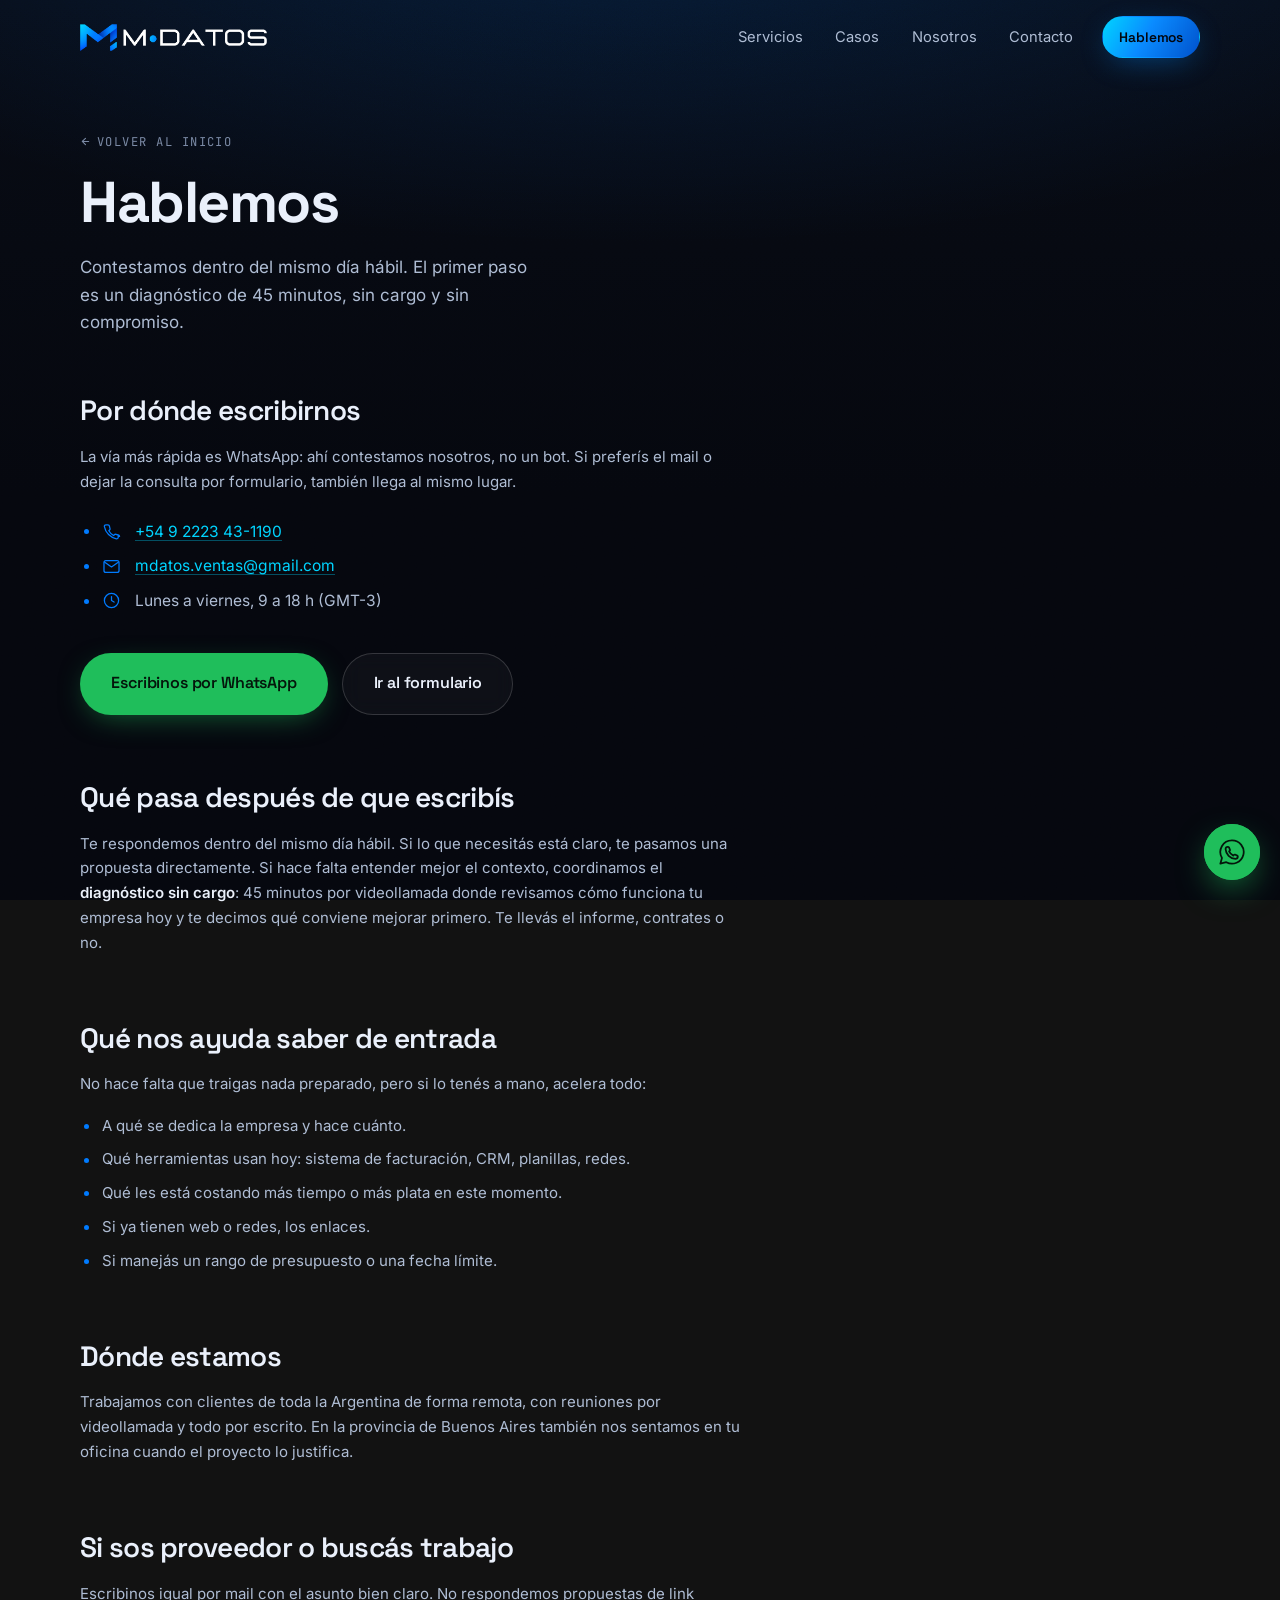
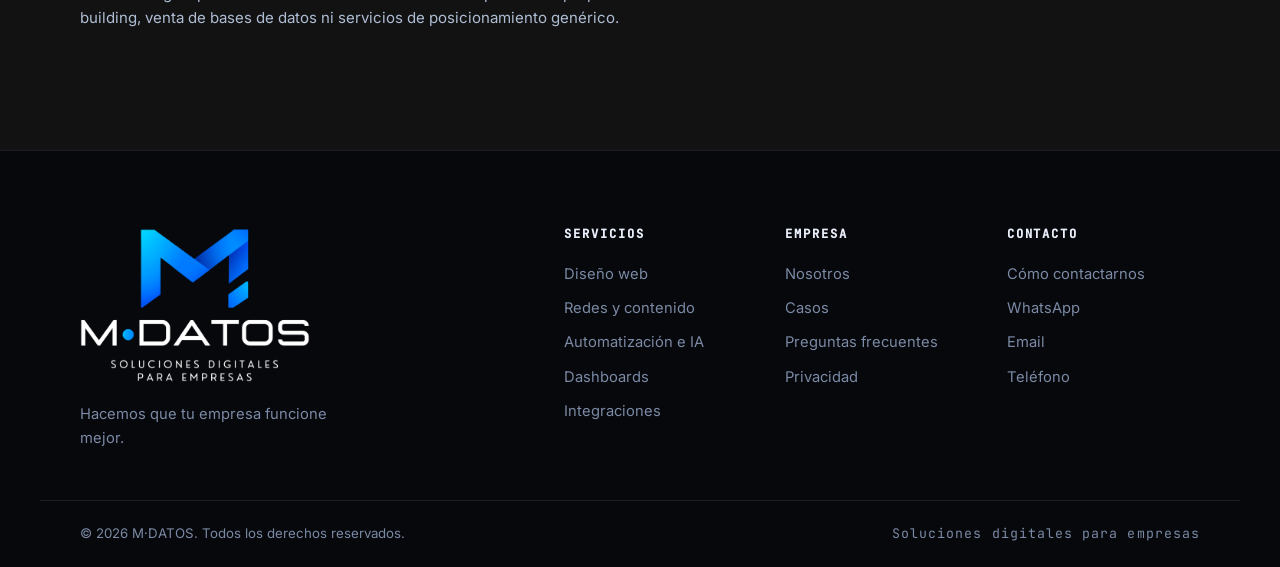
==== contacto/index.html @ 458245d8 "Visibilidad para agentes de IA: llms.txt, paginas reales y datos estructurados A partir de una audit" ====
<!DOCTYPE html>
<html lang="es">
<head>
<meta charset="utf-8">
<meta name="viewport" content="width=device-width, initial-scale=1, viewport-fit=cover">
<title>Contacto — M·DATOS | Diagnóstico digital sin cargo</title>
<meta name="description" content="Escribinos por WhatsApp, mail o formulario. Diagnóstico sin cargo de 45 minutos. Lunes a viernes de 9 a 18 h, atención en toda la Argentina.">
<meta name="theme-color" content="#05070E">
<meta name="color-scheme" content="dark">

<link rel="icon" href="../assets/brand/favicon.ico" sizes="any">
<link rel="icon" type="image/png" sizes="32x32" href="../assets/brand/icon-32.png">
<link rel="apple-touch-icon" href="../assets/brand/icon-180.png">
<link rel="manifest" href="../site.webmanifest">
<link rel="canonical" href="https://mdatos.com.ar/contacto/">

<meta property="og:type" content="website">
<meta property="og:site_name" content="M·DATOS">
<meta property="og:title" content="Contacto — M·DATOS | Diagnóstico digital sin cargo">
<meta property="og:description" content="Escribinos por WhatsApp, mail o formulario. Diagnóstico sin cargo de 45 minutos. Lunes a viernes de 9 a 18 h, atención en toda la Argentina.">
<meta property="og:url" content="https://mdatos.com.ar/contacto/">
<meta property="og:image" content="https://mdatos.com.ar/assets/brand/og.png">
<meta property="og:image:width" content="1200">
<meta property="og:image:height" content="630">
<meta property="og:locale" content="es_AR">
<meta name="twitter:card" content="summary_large_image">

<link rel="preload" href="../assets/fonts/space-grotesk-700-latin.woff2" as="font" type="font/woff2" crossorigin>
<link rel="preload" href="../assets/fonts/inter-400-latin.woff2" as="font" type="font/woff2" crossorigin>
<link rel="stylesheet" href="../assets/css/fonts.css">
<link rel="stylesheet" href="../assets/css/style.css">
</head>
<body class="doc-page">

<div class="fx-grain" aria-hidden="true"></div>

<header class="hdr is-stuck" id="hdr">
  <div class="wrap hdr__in">
    <a class="hdr__logo" href="../" aria-label="M·DATOS, inicio">
      <img src="../assets/brand/logo-lockup-light.png" alt="M·DATOS" width="1382" height="200">
    </a>
    <nav class="nav" id="nav" aria-label="Principal">
      <a href="../#servicios">Servicios</a>
      <a href="../#casos">Casos</a>
      <a href="../nosotros/">Nosotros</a>
      <a href="../contacto/">Contacto</a>
      <a class="btn btn--sm btn--primary" href="../#contacto">Hablemos</a>
    </nav>
    <button class="burger" id="burger" aria-label="Abrir menú" aria-expanded="false" aria-controls="nav">
      <span></span><span></span><span></span>
    </button>
  </div>
</header>

<main class="page">
  <div class="wrap">
    <a class="crumb" href="../"><svg viewBox="0 0 24 24" aria-hidden="true"><path d="M19 12H6M12 5l-7 7 7 7"/></svg> Volver al inicio</a>
    <header class="page__head">
      <h1>Hablemos</h1>
      <p>Contestamos dentro del mismo día hábil. El primer paso es un diagnóstico de 45 minutos, sin cargo y sin compromiso.</p>
    </header>
    <div class="doc">
      <h2>Por dónde escribirnos</h2>
      <p>La vía más rápida es WhatsApp: ahí contestamos nosotros, no un bot. Si preferís
      el mail o dejar la consulta por formulario, también llega al mismo lugar.</p>

      <ul class="contact__list">
        <li>
          <svg viewBox="0 0 24 24" aria-hidden="true"><path d="M20.5 16.8v2.4a2 2 0 0 1-2.2 2A19.6 19.6 0 0 1 3 5.7 2 2 0 0 1 5 3.5h2.4a2 2 0 0 1 2 1.7c.1 1 .4 1.9.7 2.8a2 2 0 0 1-.5 2.1l-1 1a16 16 0 0 0 6 6l1-1a2 2 0 0 1 2.1-.5c.9.3 1.8.6 2.8.7a2 2 0 0 1 1.7 2Z"/></svg>
          <a data-tel href="#">Cargando…</a>
        </li>
        <li>
          <svg viewBox="0 0 24 24" aria-hidden="true"><rect x="2.5" y="4.5" width="19" height="15" rx="2.5"/><path d="m3.5 6.5 8.5 6 8.5-6"/></svg>
          <a data-mail href="#">Cargando…</a>
        </li>
        <li>
          <svg viewBox="0 0 24 24" aria-hidden="true"><circle cx="12" cy="12" r="9"/><path d="M12 7v5l3.2 2"/></svg>
          <span>Lunes a viernes, 9 a 18 h (GMT-3)</span>
        </li>
      </ul>

      <div class="doc__cta">
        <a class="btn btn--wa btn--lg" data-wa href="#">Escribinos por WhatsApp</a>
        <a class="btn btn--ghost btn--lg" href="../#contacto">Ir al formulario</a>
      </div>

      <h2>Qué pasa después de que escribís</h2>
      <p>Te respondemos dentro del mismo día hábil. Si lo que necesitás está claro, te
      pasamos una propuesta directamente. Si hace falta entender mejor el contexto,
      coordinamos el <strong>diagnóstico sin cargo</strong>: 45 minutos por videollamada
      donde revisamos cómo funciona tu empresa hoy y te decimos qué conviene mejorar
      primero. Te llevás el informe, contrates o no.</p>

      <h2>Qué nos ayuda saber de entrada</h2>
      <p>No hace falta que traigas nada preparado, pero si lo tenés a mano, acelera todo:</p>
      <ul>
        <li>A qué se dedica la empresa y hace cuánto.</li>
        <li>Qué herramientas usan hoy: sistema de facturación, CRM, planillas, redes.</li>
        <li>Qué les está costando más tiempo o más plata en este momento.</li>
        <li>Si ya tienen web o redes, los enlaces.</li>
        <li>Si manejás un rango de presupuesto o una fecha límite.</li>
      </ul>

      <h2>Dónde estamos</h2>
      <p>Trabajamos con clientes de toda la Argentina de forma remota, con reuniones por
      videollamada y todo por escrito. En la provincia de Buenos Aires también nos
      sentamos en tu oficina cuando el proyecto lo justifica.</p>

      <h2>Si sos proveedor o buscás trabajo</h2>
      <p>Escribinos igual por mail con el asunto bien claro. No respondemos propuestas
      de link building, venta de bases de datos ni servicios de posicionamiento
      genérico.</p>
    </div>
  </div>
</main>

<footer class="ftr">
  <div class="wrap ftr__in">
    <div class="ftr__brand">
      <img src="../assets/brand/logo-stacked-light.png" alt="M·DATOS — Soluciones digitales para empresas" width="1200" height="803" loading="lazy">
      <p>Hacemos que tu empresa funcione mejor.</p>
    </div>
    <nav class="ftr__nav" aria-label="Pie de página">
      <div>
        <h4>Servicios</h4>
        <a href="../#servicios">Diseño web</a>
        <a href="../#servicios">Redes y contenido</a>
        <a href="../#servicios">Automatización e IA</a>
        <a href="../#servicios">Dashboards</a>
        <a href="../#servicios">Integraciones</a>
      </div>
      <div>
        <h4>Empresa</h4>
        <a href="../nosotros/">Nosotros</a>
        <a href="../#casos">Casos</a>
        <a href="../#faq">Preguntas frecuentes</a>
        <a href="../privacidad/">Privacidad</a>
      </div>
      <div>
        <h4>Contacto</h4>
        <a href="../contacto/">Cómo contactarnos</a>
        <a data-wa href="#">WhatsApp</a>
        <a data-mail href="#">Email</a>
        <a data-tel href="#">Teléfono</a>
      </div>
    </nav>
  </div>
  <div class="wrap ftr__bot">
    <p>© <span id="yr">2026</span> M·DATOS. Todos los derechos reservados.</p>
    <p class="ftr__mono">Soluciones digitales para empresas</p>
  </div>
</footer>

<a class="wa-float" data-wa href="#" aria-label="Escribinos por WhatsApp">
  <svg viewBox="0 0 24 24" aria-hidden="true"><path d="M12 2a10 10 0 0 0-8.6 15.1L2 22l5.1-1.3A10 10 0 1 0 12 2Z"/><path d="M8.6 7.6c.3 0 .6 0 .8.5l.9 2c.1.3 0 .6-.2.8l-.6.6a7.6 7.6 0 0 0 3.6 3.6l.6-.7c.2-.2.5-.3.8-.2l2 .9c.4.2.5.5.5.8 0 1.2-1 2-2.1 2a9 9 0 0 1-8.4-8.4c0-1.1.8-2 1.9-2Z"/></svg>
</a>

<script src="../assets/js/config.js"></script>
<script src="../assets/js/main.js" defer></script>

<script type="application/ld+json">
{
  "@context": "https://schema.org",
  "@type": "ContactPage",
  "name": "Contacto — M·DATOS | Diagnóstico digital sin cargo",
  "description": "Escribinos por WhatsApp, mail o formulario. Diagnóstico sin cargo de 45 minutos. Lunes a viernes de 9 a 18 h, atención en toda la Argentina.",
  "url": "https://mdatos.com.ar/contacto/",
  "inLanguage": "es-AR",
  "isPartOf": { "@type": "WebSite", "name": "M·DATOS", "url": "https://mdatos.com.ar/" },
  "about": { "@id": "https://mdatos.com.ar/#organizacion" },
  "publisher": { "@id": "https://mdatos.com.ar/#organizacion" }
}
</script>
</body>
</html>
---- assets/css/fonts.css ----
/* M·DATOS — fuentes autoalojadas (Space Grotesk, Inter, JetBrains Mono · OFL) */
@font-face {
  font-family: 'Inter';
  font-style: normal;
  font-weight: 400;
  font-display: swap;
  src: url('../fonts/inter-400-latin.woff2') format('woff2');
  unicode-range: U+0000-00FF, U+0131, U+0152-0153, U+02BB-02BC, U+02C6, U+02DA, U+02DC, U+0304, U+0308, U+0329, U+2000-206F, U+20AC, U+2122, U+2191, U+2193, U+2212, U+2215, U+FEFF, U+FFFD;
}
@font-face {
  font-family: 'Inter';
  font-style: normal;
  font-weight: 500;
  font-display: swap;
  src: url('../fonts/inter-500-latin.woff2') format('woff2');
  unicode-range: U+0000-00FF, U+0131, U+0152-0153, U+02BB-02BC, U+02C6, U+02DA, U+02DC, U+0304, U+0308, U+0329, U+2000-206F, U+20AC, U+2122, U+2191, U+2193, U+2212, U+2215, U+FEFF, U+FFFD;
}
@font-face {
  font-family: 'Inter';
  font-style: normal;
  font-weight: 600;
  font-display: swap;
  src: url('../fonts/inter-600-latin.woff2') format('woff2');
  unicode-range: U+0000-00FF, U+0131, U+0152-0153, U+02BB-02BC, U+02C6, U+02DA, U+02DC, U+0304, U+0308, U+0329, U+2000-206F, U+20AC, U+2122, U+2191, U+2193, U+2212, U+2215, U+FEFF, U+FFFD;
}
@font-face {
  font-family: 'JetBrains Mono';
  font-style: normal;
  font-weight: 400;
  font-display: swap;
  src: url('../fonts/jetbrains-mono-400-latin.woff2') format('woff2');
  unicode-range: U+0000-00FF, U+0131, U+0152-0153, U+02BB-02BC, U+02C6, U+02DA, U+02DC, U+0304, U+0308, U+0329, U+2000-206F, U+20AC, U+2122, U+2191, U+2193, U+2212, U+2215, U+FEFF, U+FFFD;
}
@font-face {
  font-family: 'JetBrains Mono';
  font-style: normal;
  font-weight: 500;
  font-display: swap;
  src: url('../fonts/jetbrains-mono-500-latin.woff2') format('woff2');
  unicode-range: U+0000-00FF, U+0131, U+0152-0153, U+02BB-02BC, U+02C6, U+02DA, U+02DC, U+0304, U+0308, U+0329, U+2000-206F, U+20AC, U+2122, U+2191, U+2193, U+2212, U+2215, U+FEFF, U+FFFD;
}
@font-face {
  font-family: 'Space Grotesk';
  font-style: normal;
  font-weight: 400;
  font-display: swap;
  src: url('../fonts/space-grotesk-400-latin.woff2') format('woff2');
  unicode-range: U+0000-00FF, U+0131, U+0152-0153, U+02BB-02BC, U+02C6, U+02DA, U+02DC, U+0304, U+0308, U+0329, U+2000-206F, U+20AC, U+2122, U+2191, U+2193, U+2212, U+2215, U+FEFF, U+FFFD;
}
@font-face {
  font-family: 'Space Grotesk';
  font-style: normal;
  font-weight: 500;
  font-display: swap;
  src: url('../fonts/space-grotesk-500-latin.woff2') format('woff2');
  unicode-range: U+0000-00FF, U+0131, U+0152-0153, U+02BB-02BC, U+02C6, U+02DA, U+02DC, U+0304, U+0308, U+0329, U+2000-206F, U+20AC, U+2122, U+2191, U+2193, U+2212, U+2215, U+FEFF, U+FFFD;
}
@font-face {
  font-family: 'Space Grotesk';
  font-style: normal;
  font-weight: 600;
  font-display: swap;
  src: url('../fonts/space-grotesk-600-latin.woff2') format('woff2');
  unicode-range: U+0000-00FF, U+0131, U+0152-0153, U+02BB-02BC, U+02C6, U+02DA, U+02DC, U+0304, U+0308, U+0329, U+2000-206F, U+20AC, U+2122, U+2191, U+2193, U+2212, U+2215, U+FEFF, U+FFFD;
}
@font-face {
  font-family: 'Space Grotesk';
  font-style: normal;
  font-weight: 700;
  font-display: swap;
  src: url('../fonts/space-grotesk-700-latin.woff2') format('woff2');
  unicode-range: U+0000-00FF, U+0131, U+0152-0153, U+02BB-02BC, U+02C6, U+02DA, U+02DC, U+0304, U+0308, U+0329, U+2000-206F, U+20AC, U+2122, U+2191, U+2193, U+2212, U+2215, U+FEFF, U+FFFD;
}
---- assets/css/style.css ----
/* =========================================================
   M·DATOS — hoja de estilos única
   Paleta tomada del logo: azul #007BFF → cian #00D4FF sobre negro
   ========================================================= */

:root{
  --bg:#05070E;
  --bg-2:#080C16;
  --panel:rgba(255,255,255,.035);
  --panel-2:rgba(255,255,255,.06);
  --line:rgba(255,255,255,.09);
  --line-2:rgba(255,255,255,.16);

  --blue:#007BFF;
  --blue-d:#0052CC;
  --cyan:#00D4FF;
  --glow:rgba(0,140,255,.45);

  --ink:#EAF0FB;
  --ink-2:#AFBDD4;
  --muted:#7B8AA5;

  --grad:linear-gradient(120deg,#00D4FF 0%,#0A8BFF 45%,#0052CC 100%);

  --r-sm:10px; --r:16px; --r-lg:24px; --r-xl:32px;
  --wrap:1200px;
  --pad:clamp(20px,5vw,40px);
  --sec-y:clamp(80px,11vw,150px);

  --f-display:"Space Grotesk",system-ui,sans-serif;
  --f-body:"Inter",system-ui,-apple-system,sans-serif;
  --f-mono:"JetBrains Mono",ui-monospace,monospace;

  --ease:cubic-bezier(.22,1,.36,1);
}

*,*::before,*::after{box-sizing:border-box}
html{scroll-behavior:smooth;-webkit-text-size-adjust:100%}
body{
  margin:0;
  background:var(--bg);
  color:var(--ink);
  font-family:var(--f-body);
  font-size:clamp(15px,1.05vw,17px);
  line-height:1.65;
  overflow-x:hidden;
  -webkit-font-smoothing:antialiased;
}
img{max-width:100%;height:auto;display:block}
a{color:inherit;text-decoration:none}
h1,h2,h3,h4{font-family:var(--f-display);line-height:1.08;letter-spacing:-.025em;margin:0;font-weight:600}
p{margin:0}
ul,ol{margin:0;padding:0;list-style:none}
svg{width:100%;height:100%;fill:none;stroke:currentColor;stroke-width:1.6;stroke-linecap:round;stroke-linejoin:round}

::selection{background:var(--blue);color:#fff}

:focus-visible{outline:2px solid var(--cyan);outline-offset:3px;border-radius:4px}

.skip{position:fixed;top:-100px;left:16px;z-index:999;background:var(--blue);color:#fff;padding:12px 18px;border-radius:0 0 12px 12px;transition:top .2s}
.skip:focus{top:0}

.wrap{width:100%;max-width:var(--wrap);margin-inline:auto;padding-inline:var(--pad)}
.wrap--narrow{max-width:860px}

/* ---------- Fondo animado ---------- */
#fx{position:fixed;inset:0;width:100%;height:100%;z-index:0;display:block;pointer-events:none}
.fx-veil{
  position:fixed;inset:0;z-index:1;pointer-events:none;
  background:
    radial-gradient(120% 70% at 50% -10%,rgba(0,123,255,.18),transparent 60%),
    linear-gradient(180deg,rgba(5,7,14,0) 0%,rgba(5,7,14,.62) 52%,rgba(5,7,14,.9) 100%);
}
.fx-grain{
  position:fixed;inset:0;z-index:2;pointer-events:none;opacity:.35;mix-blend-mode:overlay;
  background-image:url("data:image/svg+xml,%3Csvg xmlns='http://www.w3.org/2000/svg' width='160' height='160'%3E%3Cfilter id='n'%3E%3CfeTurbulence type='fractalNoise' baseFrequency='.85' numOctaves='3'/%3E%3C/filter%3E%3Crect width='160' height='160' filter='url(%23n)' opacity='.5'/%3E%3C/svg%3E");
}
main,.hdr,.ftr,.wa-float{position:relative;z-index:3}

/* ---------- Botones ---------- */
.btn{
  --bh:0;
  position:relative;display:inline-flex;align-items:center;justify-content:center;gap:.6em;
  font-family:var(--f-display);font-weight:600;font-size:.95rem;letter-spacing:-.01em;
  padding:.85em 1.5em;border-radius:100px;border:1px solid transparent;
  cursor:pointer;white-space:nowrap;isolation:isolate;
  transition:transform .35s var(--ease),box-shadow .35s var(--ease),border-color .3s,background .3s,color .3s;
}
.btn svg{width:1.1em;height:1.1em;flex:none;stroke-width:2}
.btn--lg{padding:1.05em 1.9em;font-size:1rem}
.btn--sm{padding:.6em 1.15em;font-size:.86rem}
.btn--full{width:100%}

.btn--primary{background:var(--grad);color:#02060f;box-shadow:0 8px 30px -8px var(--glow)}
.btn--primary::after{
  content:"";position:absolute;inset:0;border-radius:inherit;z-index:-1;
  background:linear-gradient(120deg,#5FE4FF,#3AA0FF,#0A63E0);opacity:0;transition:opacity .35s;
}
.btn--primary:hover{transform:translateY(-2px);box-shadow:0 16px 44px -10px var(--glow)}
.btn--primary:hover::after{opacity:1}

.btn--ghost{background:var(--panel);color:var(--ink);border-color:var(--line-2);backdrop-filter:blur(10px)}
.btn--ghost:hover{background:var(--panel-2);border-color:rgba(0,180,255,.5);transform:translateY(-2px)}

.btn--wa{background:#1FBE5B;color:#04160b;box-shadow:0 8px 30px -10px rgba(31,190,91,.6)}
.btn--wa:hover{background:#2AD56A;transform:translateY(-2px)}
.btn--wa svg{stroke-width:1.5}

.btn:active{transform:translateY(0) scale(.985)}

/* ---------- Header ---------- */
.hdr{position:fixed;top:0;left:0;right:0;z-index:60;transition:background .4s,border-color .4s,backdrop-filter .4s}
.hdr::after{content:"";position:absolute;inset:0;z-index:-1;border-bottom:1px solid transparent;transition:inherit}
.hdr.is-stuck::after{background:rgba(5,7,14,.72);backdrop-filter:blur(18px) saturate(1.4);border-bottom-color:var(--line)}
.hdr__in{display:flex;align-items:center;justify-content:space-between;gap:24px;height:74px}
.hdr__logo img{height:27px;width:auto;transition:transform .4s var(--ease)}
.hdr__logo:hover img{transform:scale(1.04)}

.nav{display:flex;align-items:center;gap:6px}
.nav>a:not(.btn){
  position:relative;padding:.55em .9em;font-size:.92rem;color:var(--ink-2);border-radius:100px;
  transition:color .25s,background .25s;
}
.nav>a:not(.btn)::after{
  content:"";position:absolute;left:50%;bottom:.3em;width:0;height:1.5px;border-radius:2px;
  background:var(--grad);transform:translateX(-50%);transition:width .3s var(--ease);
}
.nav>a:not(.btn):hover{color:var(--ink)}
.nav>a:not(.btn):hover::after,.nav>a.is-active::after{width:calc(100% - 1.8em)}
.nav>a.is-active{color:var(--ink)}
.nav .btn{margin-left:10px}

.burger{display:none;width:44px;height:44px;border:1px solid var(--line-2);border-radius:12px;background:var(--panel);cursor:pointer;padding:0;place-items:center;backdrop-filter:blur(10px)}
.burger span{display:block;width:18px;height:1.8px;background:var(--ink);border-radius:2px;margin:3.5px auto;transition:transform .35s var(--ease),opacity .2s}
.burger[aria-expanded="true"] span:nth-child(1){transform:translateY(5.3px) rotate(45deg)}
.burger[aria-expanded="true"] span:nth-child(2){opacity:0}
.burger[aria-expanded="true"] span:nth-child(3){transform:translateY(-5.3px) rotate(-45deg)}

/* ---------- Hero ---------- */
.hero{scroll-margin-top:90px;min-height:100svh;display:grid;align-items:center;padding:104px 0 74px;position:relative}
.hero__in{max-width:920px}
.eyebrow{
  display:inline-flex;align-items:center;gap:.7em;font-family:var(--f-mono);font-size:.78rem;
  letter-spacing:.16em;text-transform:uppercase;color:var(--ink-2);
  background:var(--panel);border:1px solid var(--line);border-radius:100px;padding:.5em 1.1em;
  backdrop-filter:blur(10px);
}
.eyebrow .dot{width:7px;height:7px;border-radius:50%;background:var(--cyan);box-shadow:0 0 0 0 rgba(0,212,255,.6);animation:pulse 2.4s infinite}
@keyframes pulse{70%{box-shadow:0 0 0 9px rgba(0,212,255,0)}100%{box-shadow:0 0 0 0 rgba(0,212,255,0)}}

.hero__title{
  font-size:clamp(2.7rem,7.4vw,5.5rem);font-weight:700;margin:.38em 0 0;letter-spacing:-.045em;
}
.grad{
  background:var(--grad);-webkit-background-clip:text;background-clip:text;color:transparent;
  display:inline-block;filter:drop-shadow(0 0 28px rgba(0,140,255,.28));
}
.hero__sub{margin-top:1.2em;font-size:clamp(1.02rem,1.7vw,1.24rem);color:var(--ink-2);max-width:60ch}
.hero__cta{display:flex;flex-wrap:wrap;gap:14px;margin-top:2.1em}
.hero__pills{display:flex;flex-wrap:wrap;gap:10px;margin-top:2.2em}
.hero__pills li{
  font-family:var(--f-mono);font-size:.76rem;letter-spacing:.06em;color:var(--muted);
  border:1px solid var(--line);border-radius:100px;padding:.5em 1em;background:rgba(255,255,255,.02);
  backdrop-filter:blur(6px);transition:color .3s,border-color .3s;
}
.hero__pills li:hover{color:var(--cyan);border-color:rgba(0,180,255,.4)}

.hero__scroll{
  position:absolute;left:50%;bottom:26px;transform:translateX(-50%);
  font-family:var(--f-mono);font-size:.68rem;letter-spacing:.3em;text-transform:uppercase;color:var(--muted);
  display:grid;justify-items:center;gap:10px;
}
.hero__scroll span{width:1px;height:42px;background:linear-gradient(180deg,transparent,var(--cyan));animation:drop 2.2s var(--ease) infinite}
@keyframes drop{0%{transform:scaleY(0);transform-origin:top}50%{transform:scaleY(1);transform-origin:top}51%{transform:scaleY(1);transform-origin:bottom}100%{transform:scaleY(0);transform-origin:bottom}}

/* ---------- Marquee ---------- */
.marquee{
  overflow:hidden;border-block:1px solid var(--line);
  background:rgba(255,255,255,.02);backdrop-filter:blur(8px);padding:15px 0;
  -webkit-mask-image:linear-gradient(90deg,transparent,#000 10%,#000 90%,transparent);
          mask-image:linear-gradient(90deg,transparent,#000 10%,#000 90%,transparent);
}
.marquee__track{display:flex;align-items:center;gap:26px;width:max-content;animation:slide 44s linear infinite}
.marquee__track span{font-family:var(--f-display);font-size:1.02rem;color:var(--ink-2);white-space:nowrap}
.marquee__track i{color:var(--blue);font-style:normal;font-size:.6rem}
@keyframes slide{to{transform:translateX(-50%)}}

/* ---------- Secciones ---------- */
.sec{padding-block:var(--sec-y);position:relative;scroll-margin-top:90px}
.sec__head{max-width:720px;margin-bottom:clamp(44px,6vw,72px)}
.kicker{font-family:var(--f-mono);font-size:.76rem;letter-spacing:.2em;text-transform:uppercase;color:var(--blue);margin-bottom:1.2em}
.sec__head h2{font-size:clamp(2rem,4.6vw,3.5rem);font-weight:700}
.sec__lead{margin-top:1.3em;color:var(--ink-2);font-size:1.06rem;max-width:56ch}
.note{margin-top:34px;font-size:.88rem;color:var(--muted);max-width:60ch}

.grid{display:grid;gap:20px}
.grid--3{grid-template-columns:repeat(auto-fit,minmax(290px,1fr))}

/* ---------- Cards servicios ---------- */
.card{
  position:relative;padding:32px 30px 30px;border-radius:var(--r-lg);
  background:linear-gradient(180deg,rgba(255,255,255,.055),rgba(255,255,255,.018));
  border:1px solid var(--line);backdrop-filter:blur(14px);overflow:hidden;
  transition:transform .5s var(--ease),border-color .4s,box-shadow .5s var(--ease);
}
.card::before{
  content:"";position:absolute;inset:0;border-radius:inherit;pointer-events:none;opacity:0;
  background:radial-gradient(420px circle at var(--mx,50%) var(--my,0%),rgba(0,150,255,.16),transparent 65%);
  transition:opacity .45s;
}
.card:hover{transform:translateY(-6px);border-color:rgba(0,160,255,.35);box-shadow:0 26px 60px -30px rgba(0,120,255,.55)}
.card:hover::before{opacity:1}
.card__ico{
  width:50px;height:50px;border-radius:14px;display:grid;place-items:center;margin-bottom:22px;
  background:linear-gradient(140deg,rgba(0,212,255,.22),rgba(0,82,204,.22));
  border:1px solid rgba(0,170,255,.32);color:var(--cyan);
  box-shadow:inset 0 0 22px rgba(0,160,255,.18);
}
.card__ico svg{width:24px;height:24px}
.card h3{font-size:1.24rem;margin-bottom:.6em}
.card p{color:var(--ink-2);font-size:.95rem}
.tags{display:flex;flex-wrap:wrap;gap:7px;margin-top:20px}
.tags li{font-family:var(--f-mono);font-size:.68rem;letter-spacing:.05em;color:var(--muted);border:1px solid var(--line);border-radius:6px;padding:.32em .6em}

/* ---------- Proceso ---------- */
.steps{display:grid;grid-template-columns:repeat(auto-fit,minmax(240px,1fr));gap:20px;counter-reset:s}
.step{
  position:relative;padding:34px 26px 28px;border-radius:var(--r-lg);
  background:linear-gradient(180deg,rgba(255,255,255,.05),rgba(255,255,255,.015));
  border:1px solid var(--line);backdrop-filter:blur(14px);
  transition:transform .5s var(--ease),border-color .4s;
}
.step::before{
  content:"";position:absolute;top:0;left:26px;right:26px;height:2px;border-radius:2px;
  background:rgba(255,255,255,.1);
}
/* se carga siguiendo el scroll: --fill lo escribe main.js (0 → 1) */
.step::after{
  content:"";position:absolute;top:0;left:26px;right:26px;height:2px;border-radius:2px;
  background:var(--grad);transform:scaleX(var(--fill,0));transform-origin:left;
  transition:transform .18s linear;
  box-shadow:0 0 12px rgba(0,170,255,calc(var(--fill,0) * .75));
}
.step:hover{transform:translateY(-5px);border-color:rgba(0,160,255,.32)}
.step__n{transition:opacity .5s var(--ease),filter .5s var(--ease)}
.step:not(.is-live) .step__n{opacity:.32;filter:grayscale(.7)}
.step.is-live{border-color:rgba(0,160,255,.3)}
.step__n{font-family:var(--f-mono);font-size:2.6rem;font-weight:500;line-height:1;background:var(--grad);-webkit-background-clip:text;background-clip:text;color:transparent;opacity:.85}
.step h3{font-size:1.18rem;margin:.55em 0 .5em}
.step p{color:var(--ink-2);font-size:.93rem}
.step__meta{display:inline-block;margin-top:18px;font-family:var(--f-mono);font-size:.7rem;letter-spacing:.08em;color:var(--blue);border:1px solid rgba(0,140,255,.3);border-radius:100px;padding:.35em .85em}

/* ---------- Casos ---------- */
.case{
  display:flex;flex-direction:column;
  border-radius:var(--r-lg);overflow:hidden;border:1px solid var(--line);
  background:linear-gradient(180deg,rgba(255,255,255,.05),rgba(255,255,255,.015));
  backdrop-filter:blur(14px);transition:transform .5s var(--ease),border-color .4s,box-shadow .5s var(--ease);
}
.case:hover,.case:focus-within{transform:translateY(-6px);border-color:rgba(0,160,255,.35);box-shadow:0 26px 60px -30px rgba(0,120,255,.5)}

/* captura real del sitio, que es también el enlace */
.case__media{
  position:relative;display:block;aspect-ratio:16/10;overflow:hidden;background:#060A14;
  border-bottom:1px solid var(--line);
}
.case__media img{
  width:100%;height:100%;object-fit:cover;object-position:top center;
  transition:transform .7s var(--ease),filter .5s var(--ease);
  filter:saturate(.95) brightness(.95);
}
.case:hover .case__media img{transform:scale(1.045);filter:saturate(1) brightness(1)}
.case__media::after{
  content:"";position:absolute;inset:0;pointer-events:none;
  background:linear-gradient(180deg,rgba(5,7,14,.1) 0%,rgba(5,7,14,0) 42%,rgba(5,7,14,.72) 100%);
}
.case__tag{
  position:absolute;left:16px;bottom:16px;z-index:1;
  font-family:var(--f-mono);font-size:.68rem;letter-spacing:.1em;text-transform:uppercase;
  background:rgba(2,6,15,.78);border:1px solid var(--line-2);border-radius:100px;
  padding:.42em .9em;backdrop-filter:blur(8px);
}
.case__go{
  position:absolute;right:16px;bottom:16px;z-index:1;
  display:inline-flex;align-items:center;gap:.5em;
  font-family:var(--f-display);font-weight:600;font-size:.82rem;color:#02060f;
  background:var(--grad);border-radius:100px;padding:.5em 1em;
  opacity:0;transform:translateY(8px);transition:opacity .4s var(--ease),transform .4s var(--ease);
  box-shadow:0 8px 24px -8px var(--glow);
}
.case__go svg{width:.9em;height:.9em;stroke-width:2.4}
.case:hover .case__go,.case:focus-within .case__go{opacity:1;transform:none}
/* sin hover (táctil) el botón va siempre a la vista */
@media (hover:none){
  .case__go{opacity:1;transform:none}
  .case__media img{filter:none}
}

.case__body{display:flex;flex-direction:column;flex:1;padding:24px 26px 26px}
.case h3{font-size:1.2rem;margin-bottom:.25em}
.case__kind{
  font-family:var(--f-mono);font-size:.72rem;letter-spacing:.08em;text-transform:uppercase;
  color:var(--blue);margin-bottom:1.1em;
}
.case__body>p:not(.case__kind){color:var(--ink-2);font-size:.93rem}
.case__facts{display:flex;flex-wrap:wrap;gap:7px;margin-top:20px}
.case__facts li{
  font-family:var(--f-mono);font-size:.68rem;letter-spacing:.04em;color:var(--ink-2);
  border:1px solid rgba(0,140,255,.26);border-radius:6px;padding:.34em .62em;
  background:rgba(0,120,255,.07);
}
.case__link{
  margin-top:auto;padding-top:20px;display:inline-flex;align-items:center;gap:.45em;align-self:flex-start;
  font-family:var(--f-mono);font-size:.8rem;color:var(--muted);transition:color .3s;
}
.case__link svg{width:.85em;height:.85em;stroke-width:2.4;transition:transform .3s var(--ease)}
.case__link:hover{color:var(--cyan)}
.case__link:hover svg{transform:translate(2px,-2px)}

/* ---------- Nosotros ---------- */
.about{display:grid;grid-template-columns:1.05fr .95fr;gap:clamp(36px,6vw,80px);align-items:center}
.about h2{font-size:clamp(2rem,4.2vw,3.2rem);font-weight:700}
.about__txt p{color:var(--ink-2);margin-top:1.4em;max-width:52ch}
.checks{margin-top:2.2em;display:grid;gap:14px}
.checks li{
  position:relative;padding-left:36px;color:var(--ink-2);font-size:.97rem;
  opacity:.45;transition:opacity .5s var(--ease),color .5s var(--ease);
}
.checks li.is-checked{opacity:1;color:var(--ink)}
.check{
  position:absolute;left:0;top:.12em;width:22px;height:22px;border-radius:50%;
  display:grid;place-items:center;
  border:1px solid rgba(255,255,255,.16);background:rgba(255,255,255,.04);
  transition:border-color .45s var(--ease),background .45s var(--ease),box-shadow .45s var(--ease),transform .45s var(--ease);
}
.check svg{width:13px;height:13px;stroke:var(--cyan);stroke-width:2.6}
.check svg path{stroke-dasharray:1;stroke-dashoffset:1;transition:stroke-dashoffset .5s var(--ease) .1s}
.checks li.is-checked .check{
  border-color:rgba(0,190,255,.6);
  background:linear-gradient(140deg,rgba(0,212,255,.3),rgba(0,82,204,.3));
  box-shadow:0 0 0 4px rgba(0,150,255,.1),0 6px 18px -8px rgba(0,160,255,.8);
  animation:checkPop .5s var(--ease);
}
.checks li.is-checked .check svg path{stroke-dashoffset:0}
@keyframes checkPop{40%{transform:scale(1.22)}}

.about__side{display:grid;gap:28px;justify-items:center}
.about__mark{width:min(230px,55%);filter:drop-shadow(0 22px 60px rgba(0,120,255,.4));animation:float 7s ease-in-out infinite}
@keyframes float{50%{transform:translateY(-14px)}}
.stats{display:grid;grid-template-columns:1fr 1fr;gap:14px;width:100%}
.stats>div{
  padding:22px 20px;border-radius:var(--r);border:1px solid var(--line);
  background:rgba(255,255,255,.035);backdrop-filter:blur(12px);text-align:center;
}
.stats b{display:block;font-family:var(--f-display);font-size:2.1rem;font-weight:700;background:var(--grad);-webkit-background-clip:text;background-clip:text;color:transparent}
.stats span{font-size:.78rem;color:var(--muted);letter-spacing:.02em}

/* ---------- FAQ ---------- */
.faq{display:grid;gap:12px}
.faq details{
  border:1px solid var(--line);border-radius:var(--r);background:rgba(255,255,255,.035);
  backdrop-filter:blur(12px);overflow:hidden;transition:border-color .35s,background .35s;
}
.faq details[open]{border-color:rgba(0,160,255,.34);background:rgba(255,255,255,.055)}
.faq summary{
  cursor:pointer;list-style:none;padding:22px 58px 22px 26px;position:relative;
  font-family:var(--f-display);font-weight:600;font-size:1.05rem;transition:color .3s;
}
.faq summary::-webkit-details-marker{display:none}
.faq summary:hover{color:var(--cyan)}
.faq summary::before,.faq summary::after{
  content:"";position:absolute;right:26px;top:50%;width:13px;height:1.8px;border-radius:2px;background:var(--cyan);transition:transform .35s var(--ease);
}
.faq summary::after{transform:rotate(90deg)}
.faq details[open] summary::after{transform:rotate(0)}
.faq details>div{padding:0 26px 24px;color:var(--ink-2);font-size:.96rem;animation:fadeIn .4s var(--ease)}
@keyframes fadeIn{from{opacity:0;transform:translateY(-6px)}}

/* ---------- Contacto ---------- */
.sec--contact::before{
  content:"";position:absolute;inset:0;pointer-events:none;
  background:radial-gradient(70% 55% at 50% 100%,rgba(0,110,255,.2),transparent 70%);
}
.contact{display:grid;grid-template-columns:1fr 1fr;gap:clamp(36px,5vw,64px);align-items:start;position:relative}
.contact h2{font-size:clamp(2rem,4.2vw,3.2rem);font-weight:700}
.contact__txt>p{color:var(--ink-2);margin-top:1.4em;max-width:46ch}
.contact__list{margin:2.2em 0;display:grid;gap:14px}
.contact__list li{display:flex;align-items:center;gap:14px;color:var(--ink-2);font-size:.97rem}
.contact__list svg{width:19px;height:19px;flex:none;color:var(--blue)}
.contact__list a{transition:color .25s}
.contact__list a:hover{color:var(--cyan)}

.form{
  padding:clamp(26px,3.4vw,38px);border-radius:var(--r-xl);border:1px solid var(--line);
  background:linear-gradient(180deg,rgba(255,255,255,.065),rgba(255,255,255,.02));
  backdrop-filter:blur(20px);box-shadow:0 40px 90px -50px rgba(0,120,255,.6);
  display:grid;gap:16px;
}
.form__row{display:grid;grid-template-columns:1fr 1fr;gap:16px}
.field{display:grid;gap:8px}
.field>span{font-family:var(--f-mono);font-size:.72rem;letter-spacing:.1em;text-transform:uppercase;color:var(--muted)}
.field input,.field select,.field textarea{
  width:100%;font-family:inherit;font-size:.96rem;color:var(--ink);
  background:rgba(2,6,15,.55);border:1px solid var(--line-2);border-radius:var(--r-sm);
  padding:.85em 1em;transition:border-color .3s,box-shadow .3s,background .3s;resize:vertical;
}
.field textarea{min-height:110px}
.field select{appearance:none;cursor:pointer;
  background-image:url("data:image/svg+xml,%3Csvg xmlns='http://www.w3.org/2000/svg' viewBox='0 0 24 24' fill='none' stroke='%237B8AA5' stroke-width='2' stroke-linecap='round'%3E%3Cpath d='m6 9 6 6 6-6'/%3E%3C/svg%3E");
  background-repeat:no-repeat;background-position:right 14px center;background-size:16px;padding-right:42px}
.field select option{background:#0A0F1C;color:var(--ink)}
.field input::placeholder,.field textarea::placeholder{color:#55627A}
.field input:focus,.field select:focus,.field textarea:focus{
  outline:none;border-color:var(--blue);box-shadow:0 0 0 3px rgba(0,123,255,.18);background:rgba(2,6,15,.8);
}
.field.is-bad input,.field.is-bad select{border-color:#FF5A6E;box-shadow:0 0 0 3px rgba(255,90,110,.16)}
.honey{position:absolute;left:-9999px;opacity:0;pointer-events:none}
.form__msg{font-size:.9rem;min-height:1.2em;margin-top:2px}
.form__msg.ok{color:#3BE08A}
.form__msg.bad{color:#FF7C8C}
.form__legal{font-size:.78rem;color:var(--muted);text-align:center}

/* ---------- Footer ---------- */
.ftr{border-top:1px solid var(--line);background:rgba(3,5,11,.72);backdrop-filter:blur(18px);padding-top:clamp(50px,6vw,78px)}
.ftr__in{display:grid;grid-template-columns:1fr 1.5fr;gap:clamp(36px,5vw,60px);padding-bottom:50px}
.ftr__brand img{width:min(230px,70%)}
.ftr__brand p{margin-top:20px;color:var(--muted);font-size:.92rem;max-width:32ch}
.ftr__nav{display:grid;grid-template-columns:repeat(3,1fr);gap:28px}
.ftr__nav h4{font-size:.76rem;font-family:var(--f-mono);letter-spacing:.16em;text-transform:uppercase;color:var(--ink);margin-bottom:16px}
.ftr__nav a{display:block;color:var(--muted);font-size:.92rem;padding:5px 0;transition:color .25s,transform .25s}
.ftr__nav a:hover{color:var(--cyan);transform:translateX(3px)}
.ftr__bot{display:flex;flex-wrap:wrap;gap:12px;justify-content:space-between;padding-block:22px;border-top:1px solid var(--line);color:var(--muted);font-size:.83rem}
.ftr__mono{font-family:var(--f-mono);letter-spacing:.08em}

/* ---------- WhatsApp flotante ---------- */
.wa-float{
  position:fixed;right:20px;bottom:20px;z-index:70;width:56px;height:56px;border-radius:50%;
  display:grid;place-items:center;background:#1FBE5B;color:#04160b;
  box-shadow:0 12px 34px -8px rgba(31,190,91,.7);
  transition:transform .4s var(--ease),box-shadow .4s;
}
.wa-float svg{width:28px;height:28px;stroke-width:1.5}
.wa-float:hover{transform:scale(1.09) rotate(-6deg);box-shadow:0 18px 44px -8px rgba(31,190,91,.85)}
.wa-float::before{content:"";position:absolute;inset:0;border-radius:50%;border:2px solid #1FBE5B;animation:ring 2.8s var(--ease) infinite}
@keyframes ring{0%{transform:scale(1);opacity:.7}100%{transform:scale(1.7);opacity:0}}

/* ---------- Reveal ---------- */
.reveal{opacity:0;transform:translateY(26px);transition:opacity .85s var(--ease),transform .85s var(--ease)}
.reveal.is-in{opacity:1;transform:none}
.reveal[data-delay="1"]{transition-delay:.09s}
.reveal[data-delay="2"]{transition-delay:.18s}
.reveal[data-delay="3"]{transition-delay:.27s}
.reveal[data-delay="4"]{transition-delay:.36s}

/* =========================================================
   Texto tecleado del hero
   ========================================================= */
.type{position:relative;display:inline-block}
.type__ghost{visibility:hidden}
.type__out{position:absolute;left:0;top:0;width:100%;white-space:pre-wrap}
.type__out::after{
  content:"";display:inline-block;width:.55em;height:1.05em;margin-left:.12em;
  vertical-align:-.18em;background:var(--cyan);border-radius:1px;
  box-shadow:0 0 10px rgba(0,212,255,.8);
}
.type.is-typing .type__out::after{animation:none}
.type__out::after{animation:caret 1s steps(1) infinite}
.type.is-done .type__out::after{opacity:.55}
@keyframes caret{50%{opacity:0}}

/* =========================================================
   Íconos animados de las tarjetas de servicio
   Solo se animan mientras la tarjeta está a la vista (.is-live)
   ========================================================= */
.ai{overflow:visible}
.ai .d,.ai .n,.ai .b,.ai .heart{fill:currentColor;stroke:none}

/* — web: barras de contenido dibujándose + semáforo — */
.ai-web .ln{stroke-dasharray:1;stroke-dashoffset:1}
.card.is-live .ai-web .l1{animation:aiDraw 3.2s var(--ease) infinite}
.card.is-live .ai-web .l2{animation:aiDraw 3.2s var(--ease) .42s infinite}
@keyframes aiDraw{0%{stroke-dashoffset:1}32%,72%{stroke-dashoffset:0}100%{stroke-dashoffset:1}}
.ai-web .d{opacity:.35}
.card.is-live .ai-web .d1{animation:aiBlink 3.2s steps(1) infinite}
.card.is-live .ai-web .d2{animation:aiBlink 3.2s steps(1) 1.6s infinite}
@keyframes aiBlink{0%,45%{opacity:1}46%,100%{opacity:.3}}

/* — redes: corazón que late y contador de likes — */
.card__ico--likes{position:relative;overflow:visible}
.ai-like .heart{transform-box:fill-box;transform-origin:50% 60%;fill-opacity:.9}
.card.is-live .ai-like .heart{animation:aiBeat 2.6s var(--ease) infinite}
@keyframes aiBeat{0%,72%,100%{transform:scale(1)}78%{transform:scale(1.18)}84%{transform:scale(.97)}90%{transform:scale(1.08)}}
.ai-like .ping{opacity:0;transform-box:fill-box;transform-origin:50% 50%;stroke:var(--cyan)}
.card.is-live .ai-like .ping{animation:aiPing 2.6s var(--ease) infinite}
@keyframes aiPing{0%,70%{opacity:0;transform:scale(.45)}80%{opacity:.5}100%{opacity:0;transform:scale(1.25)}}
.likes{
  position:absolute;right:-13px;bottom:-9px;
  font-family:var(--f-mono);font-size:.68rem;font-weight:500;line-height:1;color:var(--ink);
  background:rgba(4,8,18,.94);border:1px solid rgba(0,170,255,.42);border-radius:100px;
  padding:.36em .6em;white-space:nowrap;
  box-shadow:0 6px 18px -8px rgba(0,140,255,.9);
  transition:transform .28s var(--ease),border-color .28s;
}
.likes.bump{transform:translateY(-3px) scale(1.09);border-color:rgba(0,212,255,.85)}

/* — automatización: el rayo se carga — */
.ai-bolt .bolt-bg{opacity:.22}
.ai-bolt .bolt{stroke-dasharray:1;stroke-dashoffset:1}
.card.is-live .ai-bolt .bolt{animation:aiCharge 2.4s var(--ease) infinite}
@keyframes aiCharge{
  0%{stroke-dashoffset:1;filter:none}
  55%{stroke-dashoffset:0}
  70%{filter:drop-shadow(0 0 7px rgba(0,212,255,.95))}
  88%{stroke-dashoffset:0;filter:none}
  100%{stroke-dashoffset:-1}
}

/* — dashboards: barras de datos en vivo — */
.ai-bars .b{transform-box:fill-box;transform-origin:50% 100%}
.card.is-live .ai-bars .b1{animation:aiBar1 2.8s var(--ease) infinite}
.card.is-live .ai-bars .b2{animation:aiBar2 2.8s var(--ease) .2s infinite}
.card.is-live .ai-bars .b3{animation:aiBar3 2.8s var(--ease) .4s infinite}
@keyframes aiBar1{0%,100%{transform:scaleY(.30)}35%{transform:scaleY(.62)}65%{transform:scaleY(.42)}}
@keyframes aiBar2{0%,100%{transform:scaleY(.86)}40%{transform:scaleY(.48)}70%{transform:scaleY(1)}}
@keyframes aiBar3{0%,100%{transform:scaleY(.55)}30%{transform:scaleY(.92)}75%{transform:scaleY(.68)}}

/* — integraciones: los datos viajan entre nodos — */
.ai-net .wire{stroke-dasharray:3 3}
.card.is-live .ai-net .wire{animation:aiFlow 1.6s linear infinite}
@keyframes aiFlow{to{stroke-dashoffset:-6}}
.ai-net .n{transform-box:fill-box;transform-origin:50% 50%;fill-opacity:.25;stroke:currentColor;stroke-width:1.6}
.card.is-live .ai-net .n1{animation:aiNode 2.4s var(--ease) infinite}
.card.is-live .ai-net .n2{animation:aiNode 2.4s var(--ease) .4s infinite}
.card.is-live .ai-net .n3{animation:aiNode 2.4s var(--ease) .8s infinite}
@keyframes aiNode{0%,60%,100%{fill-opacity:.2;transform:scale(1)}20%{fill-opacity:.95;transform:scale(1.18)}}

/* — SEO local: chincheta con radar — */
.ai-pin .pin{transform-box:fill-box;transform-origin:50% 100%}
.card.is-live .ai-pin .pin{animation:aiDrop 3s var(--ease) infinite}
@keyframes aiDrop{0%,55%,100%{transform:translateY(0)}62%{transform:translateY(-3.5px)}72%{transform:translateY(0) scaleY(.94)}80%{transform:translateY(0)}}
.ai-pin .radar{opacity:0;transform-box:fill-box;transform-origin:50% 50%;stroke:var(--cyan)}
.card.is-live .ai-pin .radar{animation:aiRadar 3s var(--ease) infinite}
@keyframes aiRadar{0%{opacity:0;transform:scale(.4)}12%{opacity:.6}45%,100%{opacity:0;transform:scale(1.7)}}

/* =========================================================
   Páginas internas (nosotros, contacto, privacidad, 404)
   Sin canvas: fondo estático, pensado para leer texto largo
   ========================================================= */
body.doc-page{
  background:
    radial-gradient(120% 60% at 50% -10%,rgba(0,123,255,.16),transparent 62%),
    linear-gradient(180deg,#070B14 0%,var(--bg) 55%);
  background-attachment:fixed;
}
.page{padding:130px 0 clamp(60px,8vw,110px)}
.page__head{max-width:52ch;margin-bottom:clamp(36px,5vw,58px)}
.page__head h1{font-size:clamp(2.2rem,5.2vw,3.6rem);font-weight:700}
.page__head p{margin-top:1.2em;color:var(--ink-2);font-size:1.06rem}
.crumb{
  display:inline-flex;align-items:center;gap:.5em;margin-bottom:1.6em;
  font-family:var(--f-mono);font-size:.76rem;letter-spacing:.12em;text-transform:uppercase;color:var(--muted);
  transition:color .25s;
}
.crumb svg{width:.9em;height:.9em;stroke-width:2.4;transition:transform .3s var(--ease)}
.crumb:hover{color:var(--cyan)}
.crumb:hover svg{transform:translateX(-3px)}

.doc{max-width:74ch}
.doc h2{font-size:clamp(1.3rem,2.4vw,1.75rem);margin:2.4em 0 .7em;font-weight:600}
.doc h2:first-child{margin-top:0}
.doc h3{font-size:1.08rem;margin:1.8em 0 .5em;color:var(--ink)}
.doc p{color:var(--ink-2);margin-bottom:1.1em}
.doc ul{margin:0 0 1.4em;display:grid;gap:.6em}
.doc ul li{position:relative;padding-left:22px;color:var(--ink-2)}
.doc ul li::before{content:"";position:absolute;left:4px;top:.68em;width:5px;height:5px;border-radius:50%;background:var(--blue)}
.doc a:not(.btn){color:var(--cyan);text-decoration:underline;text-underline-offset:3px;text-decoration-color:rgba(0,212,255,.35);transition:text-decoration-color .25s}
.doc a:not(.btn):hover{text-decoration-color:var(--cyan)}
.doc strong{color:var(--ink);font-weight:600}
.doc hr{border:0;border-top:1px solid var(--line);margin:2.6em 0}
.doc__meta{font-family:var(--f-mono);font-size:.78rem;color:var(--muted);letter-spacing:.04em}
.doc__box{
  margin:1.8em 0;padding:22px 24px;border-radius:var(--r);
  border:1px solid var(--line);background:rgba(255,255,255,.035);backdrop-filter:blur(12px);
}
.doc__box p:last-child{margin-bottom:0}
.doc__cta{display:flex;flex-wrap:wrap;gap:14px;margin-top:2.6em}

/* lista de datos de contacto reutilizable */
.doc .contact__list{margin:1.6em 0 0}

/* ---------- Responsive ---------- */
@media (max-width:980px){
  .about,.contact{grid-template-columns:1fr}
  .about__side{order:-1}
  .ftr__in{grid-template-columns:1fr}
}
@media (max-width:760px){
  .burger{display:grid}
  .nav{
    position:fixed;inset:74px 0 auto;flex-direction:column;align-items:stretch;gap:2px;
    background:rgba(5,7,14,.96);backdrop-filter:blur(22px);border-bottom:1px solid var(--line);
    padding:18px var(--pad) 26px;
    transform:translateY(-14px);opacity:0;visibility:hidden;pointer-events:none;
    transition:opacity .3s,transform .35s var(--ease),visibility .3s;
  }
  .nav.is-open{transform:none;opacity:1;visibility:visible;pointer-events:auto}
  .nav>a:not(.btn){padding:.95em .4em;font-size:1.05rem;border-bottom:1px solid var(--line)}
  .nav>a:not(.btn)::after{display:none}
  .nav .btn{margin:16px 0 0}
  .form__row{grid-template-columns:1fr}
  .ftr__nav{grid-template-columns:1fr 1fr}
  .hero{min-height:92svh}
  .wa-float{width:52px;height:52px;right:16px;bottom:16px}
}
@media (max-width:420px){
  .stats{grid-template-columns:1fr}
  .ftr__nav{grid-template-columns:1fr}
  .hero__cta .btn{width:100%}
}

/* ---------- Accesibilidad: movimiento reducido ---------- */
@media (prefers-reduced-motion:reduce){
  html{scroll-behavior:auto}
  *,*::before,*::after{animation-duration:.001ms!important;animation-iteration-count:1!important;transition-duration:.001ms!important}
  .reveal{opacity:1;transform:none}
  .checks li{opacity:1;color:var(--ink)}
  .checks li .check{border-color:rgba(0,190,255,.6);background:linear-gradient(140deg,rgba(0,212,255,.3),rgba(0,82,204,.3))}
  .checks li .check svg path{stroke-dashoffset:0}
  .step::after{transform:scaleX(1)}
  .step:not(.is-live) .step__n{opacity:1;filter:none}
  .type__out::after{display:none}
}
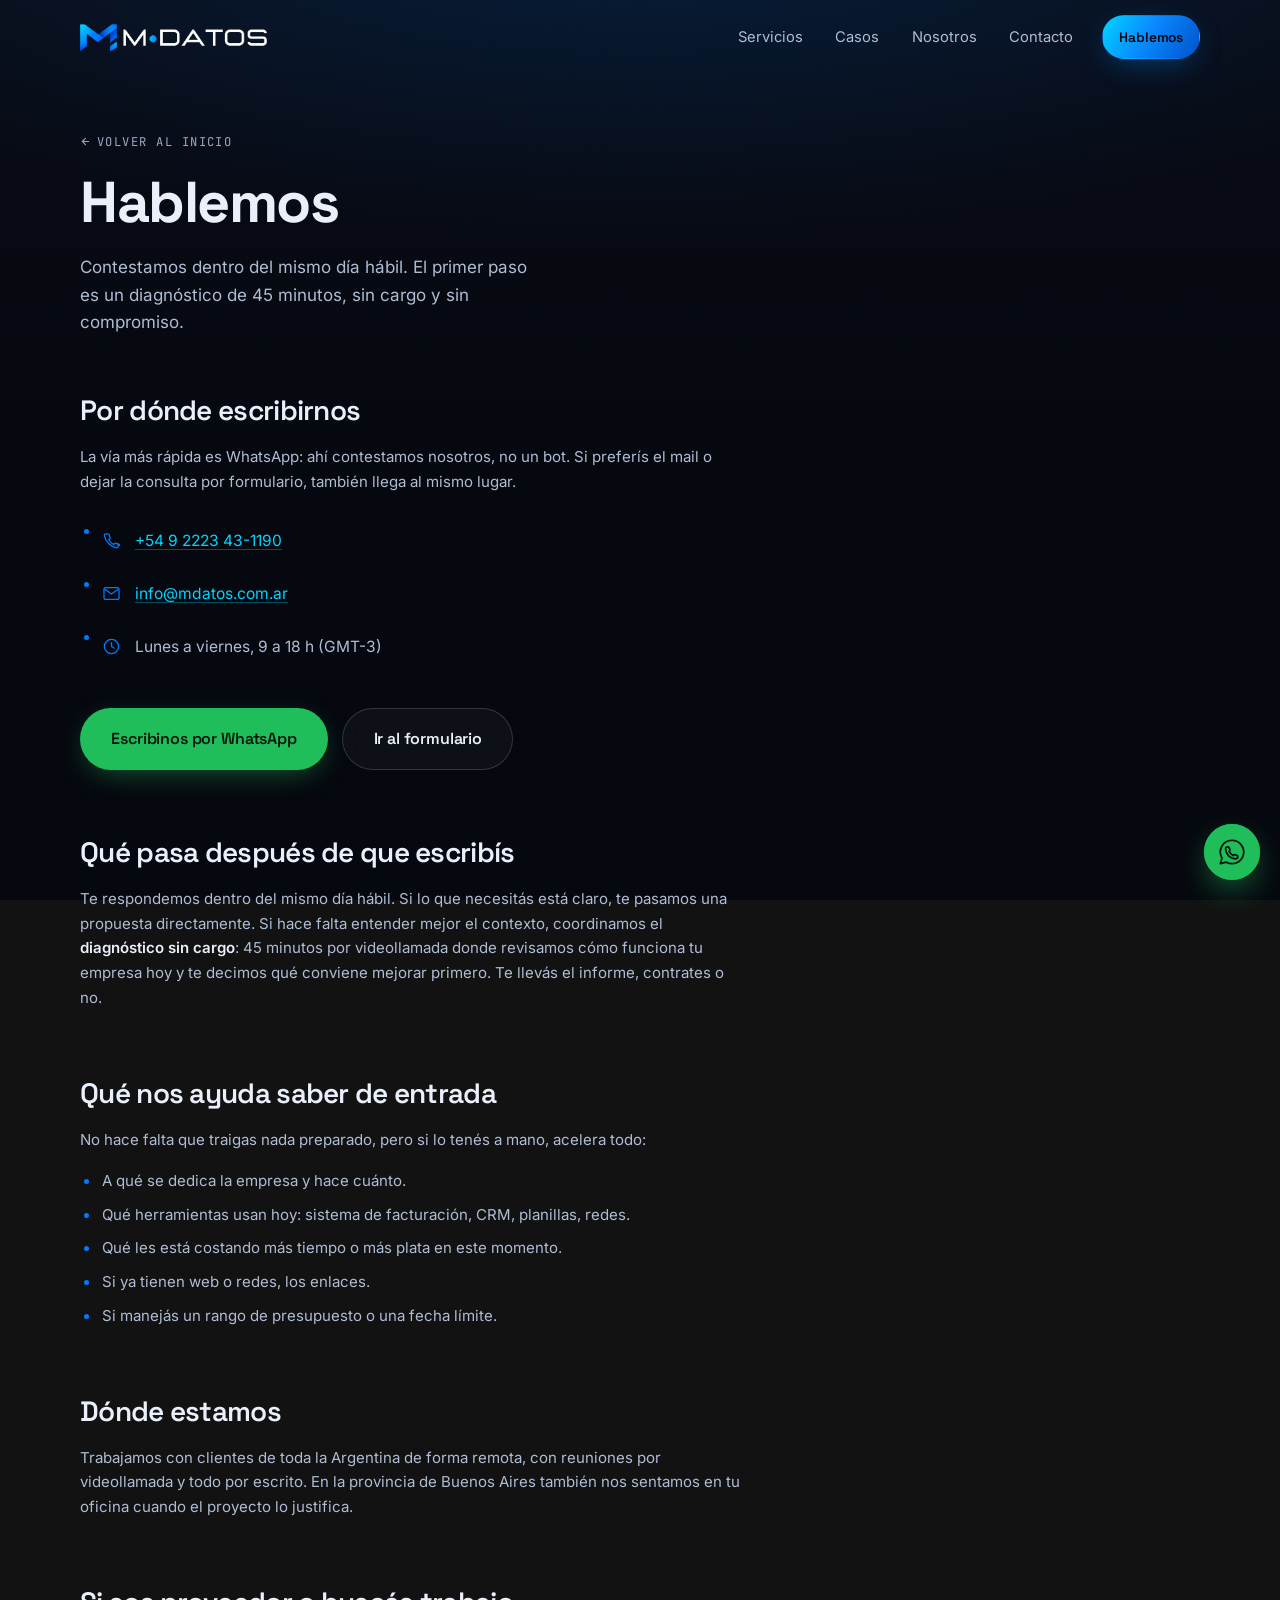
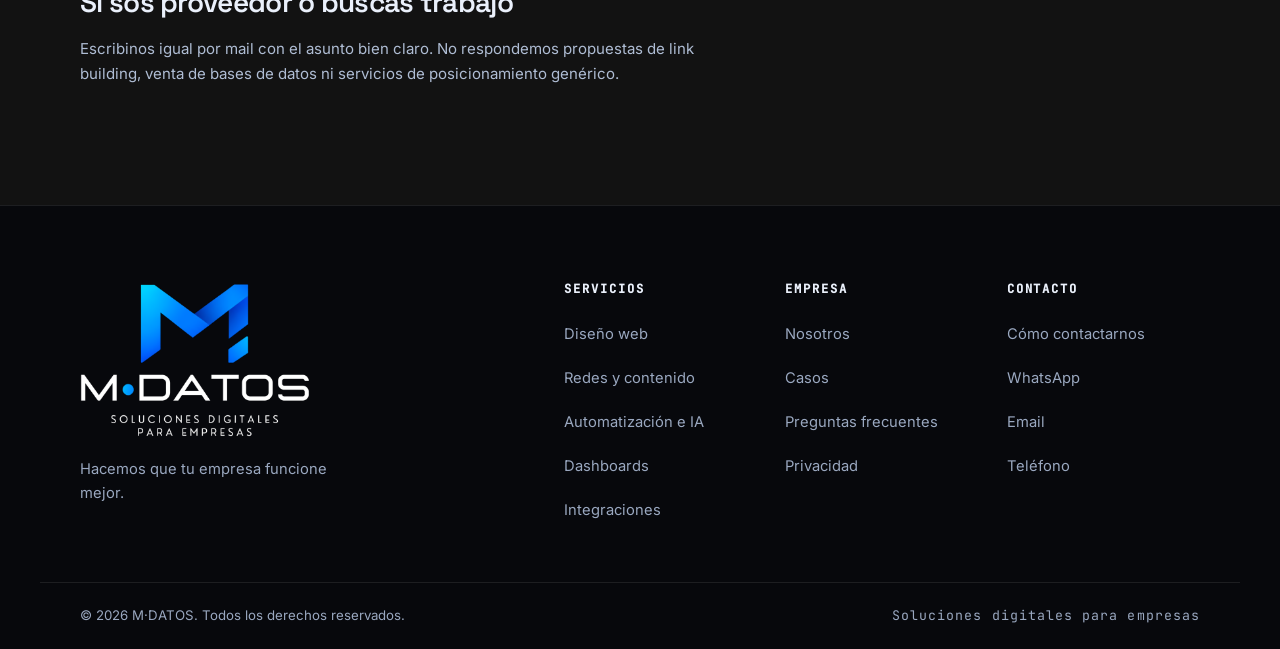
==== commit b7138dac: "Reestructura de la landing para conversion Diagnostico previo con dos evaluaciones aisladas (revisio" ====
--- a/contacto/index.html
+++ b/contacto/index.html
@@ -37,7 +37,7 @@
 <header class="hdr is-stuck" id="hdr">
   <div class="wrap hdr__in">
     <a class="hdr__logo" href="../" aria-label="M·DATOS, inicio">
-      <img src="../assets/brand/logo-lockup-light.png" alt="M·DATOS" width="1382" height="200">
+      <img src="../assets/brand/logo-lockup-light.png" alt="M·DATOS" width="560" height="81">
     </a>
     <nav class="nav" id="nav" aria-label="Principal">
       <a href="../#servicios">Servicios</a>
@@ -117,7 +117,7 @@
 <footer class="ftr">
   <div class="wrap ftr__in">
     <div class="ftr__brand">
-      <img src="../assets/brand/logo-stacked-light.png" alt="M·DATOS — Soluciones digitales para empresas" width="1200" height="803" loading="lazy">
+      <img src="../assets/brand/logo-stacked-light.png" alt="M·DATOS — Soluciones digitales para empresas" width="700" height="468" loading="lazy">
       <p>Hacemos que tu empresa funcione mejor.</p>
     </div>
     <nav class="ftr__nav" aria-label="Pie de página">
--- a/assets/css/style.css
+++ b/assets/css/style.css
@@ -18,7 +18,8 @@
 
   --ink:#EAF0FB;
   --ink-2:#AFBDD4;
-  --muted:#7B8AA5;
+  --muted:#9AA8C0;
+  --blue-lt:#4DA6FF;   /* azul legible en texto chico */
 
   --grad:linear-gradient(120deg,#00D4FF 0%,#0A8BFF 45%,#0052CC 100%);
 
@@ -54,6 +55,12 @@
 svg{width:100%;height:100%;fill:none;stroke:currentColor;stroke-width:1.6;stroke-linecap:round;stroke-linejoin:round}
 
 ::selection{background:var(--blue);color:#fff}
+html{scrollbar-color:rgba(0,140,255,.45) transparent;scrollbar-width:thin}
+::-webkit-scrollbar{width:10px;height:10px}
+::-webkit-scrollbar-track{background:#070B14}
+::-webkit-scrollbar-thumb{background:rgba(0,140,255,.4);border-radius:100px;border:2px solid #070B14}
+::-webkit-scrollbar-thumb:hover{background:rgba(0,170,255,.65)}
+input,textarea,select{caret-color:var(--cyan)}
 
 :focus-visible{outline:2px solid var(--cyan);outline-offset:3px;border-radius:4px}
 
@@ -68,7 +75,7 @@
 .fx-veil{
   position:fixed;inset:0;z-index:1;pointer-events:none;
   background:
-    radial-gradient(120% 70% at 50% -10%,rgba(0,123,255,.18),transparent 60%),
+    radial-gradient(120% 70% at 50% -10%,rgba(0,123,255,.13),transparent 60%),
     linear-gradient(180deg,rgba(5,7,14,0) 0%,rgba(5,7,14,.62) 52%,rgba(5,7,14,.9) 100%);
 }
 .fx-grain{
@@ -88,7 +95,7 @@
 }
 .btn svg{width:1.1em;height:1.1em;flex:none;stroke-width:2}
 .btn--lg{padding:1.05em 1.9em;font-size:1rem}
-.btn--sm{padding:.6em 1.15em;font-size:.86rem}
+.btn--sm{padding:.6em 1.15em;font-size:.86rem;min-height:44px}
 .btn--full{width:100%}
 
 .btn--primary{background:var(--grad);color:#02060f;box-shadow:0 8px 30px -8px var(--glow)}
@@ -113,6 +120,7 @@
 .hdr::after{content:"";position:absolute;inset:0;z-index:-1;border-bottom:1px solid transparent;transition:inherit}
 .hdr.is-stuck::after{background:rgba(5,7,14,.72);backdrop-filter:blur(18px) saturate(1.4);border-bottom-color:var(--line)}
 .hdr__in{display:flex;align-items:center;justify-content:space-between;gap:24px;height:74px}
+.hdr__logo{display:flex;align-items:center;min-height:44px}
 .hdr__logo img{height:27px;width:auto;transition:transform .4s var(--ease)}
 .hdr__logo:hover img{transform:scale(1.04)}
 
@@ -137,7 +145,7 @@
 .burger[aria-expanded="true"] span:nth-child(3){transform:translateY(-5.3px) rotate(-45deg)}
 
 /* ---------- Hero ---------- */
-.hero{scroll-margin-top:90px;min-height:100svh;display:grid;align-items:center;padding:104px 0 74px;position:relative}
+.hero{scroll-margin-top:90px;min-height:100svh;display:grid;align-items:center;padding:94px 0 60px;position:relative}
 .hero__in{max-width:920px}
 .eyebrow{
   display:inline-flex;align-items:center;gap:.7em;font-family:var(--f-mono);font-size:.78rem;
@@ -149,21 +157,14 @@
 @keyframes pulse{70%{box-shadow:0 0 0 9px rgba(0,212,255,0)}100%{box-shadow:0 0 0 0 rgba(0,212,255,0)}}
 
 .hero__title{
-  font-size:clamp(2.7rem,7.4vw,5.5rem);font-weight:700;margin:.38em 0 0;letter-spacing:-.045em;
+  font-size:clamp(2.6rem,7vw,5.1rem);font-weight:700;margin:.3em 0 0;letter-spacing:-.045em;
 }
 .grad{
   background:var(--grad);-webkit-background-clip:text;background-clip:text;color:transparent;
   display:inline-block;filter:drop-shadow(0 0 28px rgba(0,140,255,.28));
 }
-.hero__sub{margin-top:1.2em;font-size:clamp(1.02rem,1.7vw,1.24rem);color:var(--ink-2);max-width:60ch}
-.hero__cta{display:flex;flex-wrap:wrap;gap:14px;margin-top:2.1em}
-.hero__pills{display:flex;flex-wrap:wrap;gap:10px;margin-top:2.2em}
-.hero__pills li{
-  font-family:var(--f-mono);font-size:.76rem;letter-spacing:.06em;color:var(--muted);
-  border:1px solid var(--line);border-radius:100px;padding:.5em 1em;background:rgba(255,255,255,.02);
-  backdrop-filter:blur(6px);transition:color .3s,border-color .3s;
-}
-.hero__pills li:hover{color:var(--cyan);border-color:rgba(0,180,255,.4)}
+.hero__sub{margin-top:1em;font-size:clamp(1.02rem,1.7vw,1.24rem);color:var(--ink-2);max-width:60ch}
+.hero__cta{display:flex;flex-wrap:wrap;gap:14px;margin-top:1.8em}
 
 .hero__scroll{
   position:absolute;left:50%;bottom:26px;transform:translateX(-50%);
@@ -172,6 +173,117 @@
 }
 .hero__scroll span{width:1px;height:42px;background:linear-gradient(180deg,transparent,var(--cyan));animation:drop 2.2s var(--ease) infinite}
 @keyframes drop{0%{transform:scaleY(0);transform-origin:top}50%{transform:scaleY(1);transform-origin:top}51%{transform:scaleY(1);transform-origin:bottom}100%{transform:scaleY(0);transform-origin:bottom}}
+
+/* =========================================================
+   Términos de la oferta + prueba de terceros, en el hero
+   ========================================================= */
+.hero__terms{
+  margin-top:1.1em;font-family:var(--f-mono);font-size:.82rem;line-height:1.7;
+  color:var(--ink-2);letter-spacing:.01em;
+}
+
+.proof{margin-top:1.7em;display:flex;align-items:baseline;flex-wrap:wrap;gap:10px 16px}
+.proof__label{
+  font-family:var(--f-mono);font-size:.7rem;letter-spacing:.2em;text-transform:uppercase;
+  color:var(--muted);flex:none;
+}
+.proof__label::after{content:"";display:inline-block;width:22px;height:1px;background:var(--line-2);margin-left:12px;vertical-align:middle}
+.proof__list{display:flex;flex-wrap:wrap;gap:8px 22px}
+.proof__list a{
+  position:relative;font-family:var(--f-display);font-size:.95rem;font-weight:500;color:var(--ink-2);
+  display:inline-flex;align-items:center;min-height:44px;transition:color .3s;
+}
+.proof__list a::after{
+  content:"";position:absolute;left:0;right:0;bottom:4px;height:1px;
+  background:var(--grad);transform:scaleX(0);transform-origin:left;transition:transform .35s var(--ease);
+}
+.proof__list a:hover{color:var(--ink)}
+.proof__list a:hover::after{transform:scaleX(1)}
+
+/* =========================================================
+   Banda de llamada a la acción entre secciones
+   ========================================================= */
+.band{
+  margin-top:clamp(40px,5vw,64px);
+  display:flex;align-items:center;justify-content:space-between;gap:clamp(20px,4vw,48px);
+  padding:clamp(26px,3.4vw,38px) clamp(26px,3.6vw,42px);
+  border-radius:var(--r-lg);border:1px solid rgba(0,160,255,.28);
+  background:
+    radial-gradient(120% 180% at 0% 50%,rgba(0,123,255,.16),transparent 70%),
+    linear-gradient(180deg,rgba(255,255,255,.055),rgba(255,255,255,.02));
+  backdrop-filter:blur(14px);
+}
+.band--soft{border-color:var(--line);background:linear-gradient(180deg,rgba(255,255,255,.05),rgba(255,255,255,.015))}
+.band__txt{max-width:62ch}
+.band h3{font-size:clamp(1.2rem,2.2vw,1.55rem);margin-bottom:.45em}
+.band p{color:var(--ink-2);font-size:.97rem}
+.band .btn{flex:none}
+
+/* =========================================================
+   Tarjeta de compromisos (sección Nosotros)
+   ========================================================= */
+.pledge{
+  padding:clamp(26px,3.4vw,38px);border-radius:var(--r-xl);
+  border:1px solid var(--line);
+  background:linear-gradient(180deg,rgba(255,255,255,.06),rgba(255,255,255,.02));
+  backdrop-filter:blur(18px);
+  box-shadow:0 32px 80px -56px rgba(0,120,255,.85);
+}
+.pledge h3{font-size:1.15rem;margin-bottom:1.4em}
+.pledge .checks{margin-top:0}
+.pledge .checks li{font-size:.95rem;line-height:1.6}
+.pledge__foot{
+  margin-top:1.8em;padding-top:1.4em;border-top:1px solid var(--line);
+  font-size:.86rem;color:var(--muted);
+}
+
+/* =========================================================
+   Qué incluye el diagnóstico, junto al botón del formulario
+   ========================================================= */
+.offer{
+  padding:18px 20px;border-radius:var(--r);
+  border:1px solid rgba(0,160,255,.26);background:rgba(0,120,255,.07);
+}
+.offer strong{
+  display:block;font-family:var(--f-display);font-size:.95rem;color:var(--ink);margin-bottom:.7em;
+}
+.offer ul{display:grid;gap:.5em}
+.offer li{position:relative;padding-left:20px;font-size:.88rem;color:var(--ink-2)}
+.offer li::before{
+  content:"";position:absolute;left:2px;top:.52em;width:6px;height:6px;border-radius:50%;
+  background:var(--grad);
+}
+
+/* =========================================================
+   Barra fija de acción en celular
+   ========================================================= */
+.mbar{display:none}
+@media (max-width:760px){
+  .mbar{
+    position:fixed;left:0;right:0;bottom:0;z-index:80;
+    display:flex;align-items:center;gap:10px;
+    padding:10px 16px calc(10px + env(safe-area-inset-bottom,0px));
+    background:rgba(5,7,14,.92);backdrop-filter:blur(18px) saturate(1.3);
+    border-top:1px solid var(--line);
+    transform:translateY(110%);transition:transform .45s var(--ease);
+  }
+  .mbar.is-up{transform:none}
+  .mbar[hidden]{display:flex}
+  .mbar__cta{
+    flex:1;display:flex;align-items:center;justify-content:center;min-height:50px;
+    font-family:var(--f-display);font-weight:600;font-size:.98rem;color:#02060f;
+    background:var(--grad);border-radius:100px;
+    box-shadow:0 8px 24px -10px var(--glow);
+  }
+  .mbar__wa{
+    flex:none;width:50px;height:50px;border-radius:50%;display:grid;place-items:center;
+    background:#1FBE5B;color:#04160b;
+  }
+  .mbar__wa svg{width:26px;height:26px;stroke-width:1.5}
+  /* con la barra arriba, el globo flotante sobraría */
+  body.has-mbar .wa-float{display:none}
+  .ftr{padding-bottom:84px}
+}
 
 /* ---------- Marquee ---------- */
 .marquee{
@@ -188,10 +300,8 @@
 /* ---------- Secciones ---------- */
 .sec{padding-block:var(--sec-y);position:relative;scroll-margin-top:90px}
 .sec__head{max-width:720px;margin-bottom:clamp(44px,6vw,72px)}
-.kicker{font-family:var(--f-mono);font-size:.76rem;letter-spacing:.2em;text-transform:uppercase;color:var(--blue);margin-bottom:1.2em}
 .sec__head h2{font-size:clamp(2rem,4.6vw,3.5rem);font-weight:700}
 .sec__lead{margin-top:1.3em;color:var(--ink-2);font-size:1.06rem;max-width:56ch}
-.note{margin-top:34px;font-size:.88rem;color:var(--muted);max-width:60ch}
 
 .grid{display:grid;gap:20px}
 .grid--3{grid-template-columns:repeat(auto-fit,minmax(290px,1fr))}
@@ -248,7 +358,7 @@
 .step__n{font-family:var(--f-mono);font-size:2.6rem;font-weight:500;line-height:1;background:var(--grad);-webkit-background-clip:text;background-clip:text;color:transparent;opacity:.85}
 .step h3{font-size:1.18rem;margin:.55em 0 .5em}
 .step p{color:var(--ink-2);font-size:.93rem}
-.step__meta{display:inline-block;margin-top:18px;font-family:var(--f-mono);font-size:.7rem;letter-spacing:.08em;color:var(--blue);border:1px solid rgba(0,140,255,.3);border-radius:100px;padding:.35em .85em}
+.step__meta{display:inline-block;margin-top:18px;font-family:var(--f-mono);font-size:.72rem;letter-spacing:.08em;color:var(--blue-lt);border:1px solid rgba(0,140,255,.3);border-radius:100px;padding:.35em .85em}
 
 /* ---------- Casos ---------- */
 .case{
@@ -288,6 +398,7 @@
   opacity:0;transform:translateY(8px);transition:opacity .4s var(--ease),transform .4s var(--ease);
   box-shadow:0 8px 24px -8px var(--glow);
 }
+.case__go{min-height:44px}
 .case__go svg{width:.9em;height:.9em;stroke-width:2.4}
 .case:hover .case__go,.case:focus-within .case__go{opacity:1;transform:none}
 /* sin hover (táctil) el botón va siempre a la vista */
@@ -299,8 +410,8 @@
 .case__body{display:flex;flex-direction:column;flex:1;padding:24px 26px 26px}
 .case h3{font-size:1.2rem;margin-bottom:.25em}
 .case__kind{
-  font-family:var(--f-mono);font-size:.72rem;letter-spacing:.08em;text-transform:uppercase;
-  color:var(--blue);margin-bottom:1.1em;
+  font-family:var(--f-mono);font-size:.74rem;letter-spacing:.08em;text-transform:uppercase;
+  color:var(--blue-lt);margin-bottom:1.1em;
 }
 .case__body>p:not(.case__kind){color:var(--ink-2);font-size:.93rem}
 .case__facts{display:flex;flex-wrap:wrap;gap:7px;margin-top:20px}
@@ -310,12 +421,18 @@
   background:rgba(0,120,255,.07);
 }
 .case__link{
-  margin-top:auto;padding-top:20px;display:inline-flex;align-items:center;gap:.45em;align-self:flex-start;
+  margin-top:auto;padding-top:20px;min-height:44px;display:inline-flex;align-items:center;gap:.45em;align-self:flex-start;
   font-family:var(--f-mono);font-size:.8rem;color:var(--muted);transition:color .3s;
 }
 .case__link svg{width:.85em;height:.85em;stroke-width:2.4;transition:transform .3s var(--ease)}
 .case__link:hover{color:var(--cyan)}
 .case__link:hover svg{transform:translate(2px,-2px)}
+
+/* con 5 casos la última fila queda incompleta: columnas fijas para que
+   esas tarjetas conserven el ancho de las de arriba en vez de estirarse */
+@media (min-width:1000px){
+  #casos .grid--3{grid-template-columns:repeat(3,1fr)}
+}
 
 /* ---------- Nosotros ---------- */
 .about{display:grid;grid-template-columns:1.05fr .95fr;gap:clamp(36px,6vw,80px);align-items:center}
@@ -324,9 +441,10 @@
 .checks{margin-top:2.2em;display:grid;gap:14px}
 .checks li{
   position:relative;padding-left:36px;color:var(--ink-2);font-size:.97rem;
-  opacity:.45;transition:opacity .5s var(--ease),color .5s var(--ease);
-}
-.checks li.is-checked{opacity:1;color:var(--ink)}
+  transition:color .5s var(--ease);
+}
+.checks li b{color:var(--ink);font-weight:600}
+.checks li.is-checked{color:var(--ink-2)}
 .check{
   position:absolute;left:0;top:.12em;width:22px;height:22px;border-radius:50%;
   display:grid;place-items:center;
@@ -344,16 +462,8 @@
 .checks li.is-checked .check svg path{stroke-dashoffset:0}
 @keyframes checkPop{40%{transform:scale(1.22)}}
 
-.about__side{display:grid;gap:28px;justify-items:center}
 .about__mark{width:min(230px,55%);filter:drop-shadow(0 22px 60px rgba(0,120,255,.4));animation:float 7s ease-in-out infinite}
 @keyframes float{50%{transform:translateY(-14px)}}
-.stats{display:grid;grid-template-columns:1fr 1fr;gap:14px;width:100%}
-.stats>div{
-  padding:22px 20px;border-radius:var(--r);border:1px solid var(--line);
-  background:rgba(255,255,255,.035);backdrop-filter:blur(12px);text-align:center;
-}
-.stats b{display:block;font-family:var(--f-display);font-size:2.1rem;font-weight:700;background:var(--grad);-webkit-background-clip:text;background-clip:text;color:transparent}
-.stats span{font-size:.78rem;color:var(--muted);letter-spacing:.02em}
 
 /* ---------- FAQ ---------- */
 .faq{display:grid;gap:12px}
@@ -385,9 +495,9 @@
 .contact h2{font-size:clamp(2rem,4.2vw,3.2rem);font-weight:700}
 .contact__txt>p{color:var(--ink-2);margin-top:1.4em;max-width:46ch}
 .contact__list{margin:2.2em 0;display:grid;gap:14px}
-.contact__list li{display:flex;align-items:center;gap:14px;color:var(--ink-2);font-size:.97rem}
+.contact__list li{display:flex;align-items:center;gap:14px;color:var(--ink-2);font-size:.97rem;min-height:44px}
 .contact__list svg{width:19px;height:19px;flex:none;color:var(--blue)}
-.contact__list a{transition:color .25s}
+.contact__list a{display:inline-flex;align-items:center;min-height:44px;transition:color .25s}
 .contact__list a:hover{color:var(--cyan)}
 
 .form{
@@ -427,8 +537,9 @@
 .ftr__brand p{margin-top:20px;color:var(--muted);font-size:.92rem;max-width:32ch}
 .ftr__nav{display:grid;grid-template-columns:repeat(3,1fr);gap:28px}
 .ftr__nav h4{font-size:.76rem;font-family:var(--f-mono);letter-spacing:.16em;text-transform:uppercase;color:var(--ink);margin-bottom:16px}
-.ftr__nav a{display:block;color:var(--muted);font-size:.92rem;padding:5px 0;transition:color .25s,transform .25s}
+.ftr__nav a{display:flex;align-items:center;min-height:44px;color:var(--muted);font-size:.92rem;transition:color .25s,transform .25s}
 .ftr__nav a:hover{color:var(--cyan);transform:translateX(3px)}
+.ftr__bot a{display:inline-flex;align-items:center;min-height:44px}
 .ftr__bot{display:flex;flex-wrap:wrap;gap:12px;justify-content:space-between;padding-block:22px;border-top:1px solid var(--line);color:var(--muted);font-size:.83rem}
 .ftr__mono{font-family:var(--f-mono);letter-spacing:.08em}
 
@@ -456,7 +567,9 @@
    Texto tecleado del hero
    ========================================================= */
 .type{position:relative;display:inline-block}
-.type__ghost{visibility:hidden}
+/* el fantasma reserva tambien el ancho del cursor, para que al terminar
+   de escribir no se caiga a una segunda linea */
+.type__ghost{visibility:hidden;padding-right:.72em}
 .type__out{position:absolute;left:0;top:0;width:100%;white-space:pre-wrap}
 .type__out::after{
   content:"";display:inline-block;width:.55em;height:1.05em;margin-left:.12em;
@@ -485,23 +598,13 @@
 .card.is-live .ai-web .d2{animation:aiBlink 3.2s steps(1) 1.6s infinite}
 @keyframes aiBlink{0%,45%{opacity:1}46%,100%{opacity:.3}}
 
-/* — redes: corazón que late y contador de likes — */
-.card__ico--likes{position:relative;overflow:visible}
+/* — redes: corazón que late — */
 .ai-like .heart{transform-box:fill-box;transform-origin:50% 60%;fill-opacity:.9}
 .card.is-live .ai-like .heart{animation:aiBeat 2.6s var(--ease) infinite}
 @keyframes aiBeat{0%,72%,100%{transform:scale(1)}78%{transform:scale(1.18)}84%{transform:scale(.97)}90%{transform:scale(1.08)}}
 .ai-like .ping{opacity:0;transform-box:fill-box;transform-origin:50% 50%;stroke:var(--cyan)}
 .card.is-live .ai-like .ping{animation:aiPing 2.6s var(--ease) infinite}
 @keyframes aiPing{0%,70%{opacity:0;transform:scale(.45)}80%{opacity:.5}100%{opacity:0;transform:scale(1.25)}}
-.likes{
-  position:absolute;right:-13px;bottom:-9px;
-  font-family:var(--f-mono);font-size:.68rem;font-weight:500;line-height:1;color:var(--ink);
-  background:rgba(4,8,18,.94);border:1px solid rgba(0,170,255,.42);border-radius:100px;
-  padding:.36em .6em;white-space:nowrap;
-  box-shadow:0 6px 18px -8px rgba(0,140,255,.9);
-  transition:transform .28s var(--ease),border-color .28s;
-}
-.likes.bump{transform:translateY(-3px) scale(1.09);border-color:rgba(0,212,255,.85)}
 
 /* — automatización: el rayo se carga — */
 .ai-bolt .bolt-bg{opacity:.22}
@@ -591,8 +694,7 @@
 /* ---------- Responsive ---------- */
 @media (max-width:980px){
   .about,.contact{grid-template-columns:1fr}
-  .about__side{order:-1}
-  .ftr__in{grid-template-columns:1fr}
+    .ftr__in{grid-template-columns:1fr}
 }
 @media (max-width:760px){
   .burger{display:grid}
@@ -612,9 +714,14 @@
   .hero{min-height:92svh}
   .wa-float{width:52px;height:52px;right:16px;bottom:16px}
 }
+@media (max-width:760px){
+  .proof{margin-top:1.3em;gap:8px 14px}
+  .proof__list{gap:2px 18px}
+  .proof__list a{font-size:.88rem}
+  .hero__terms{font-size:.78rem}
+}
 @media (max-width:420px){
-  .stats{grid-template-columns:1fr}
-  .ftr__nav{grid-template-columns:1fr}
+    .ftr__nav{grid-template-columns:1fr}
   .hero__cta .btn{width:100%}
 }
 
